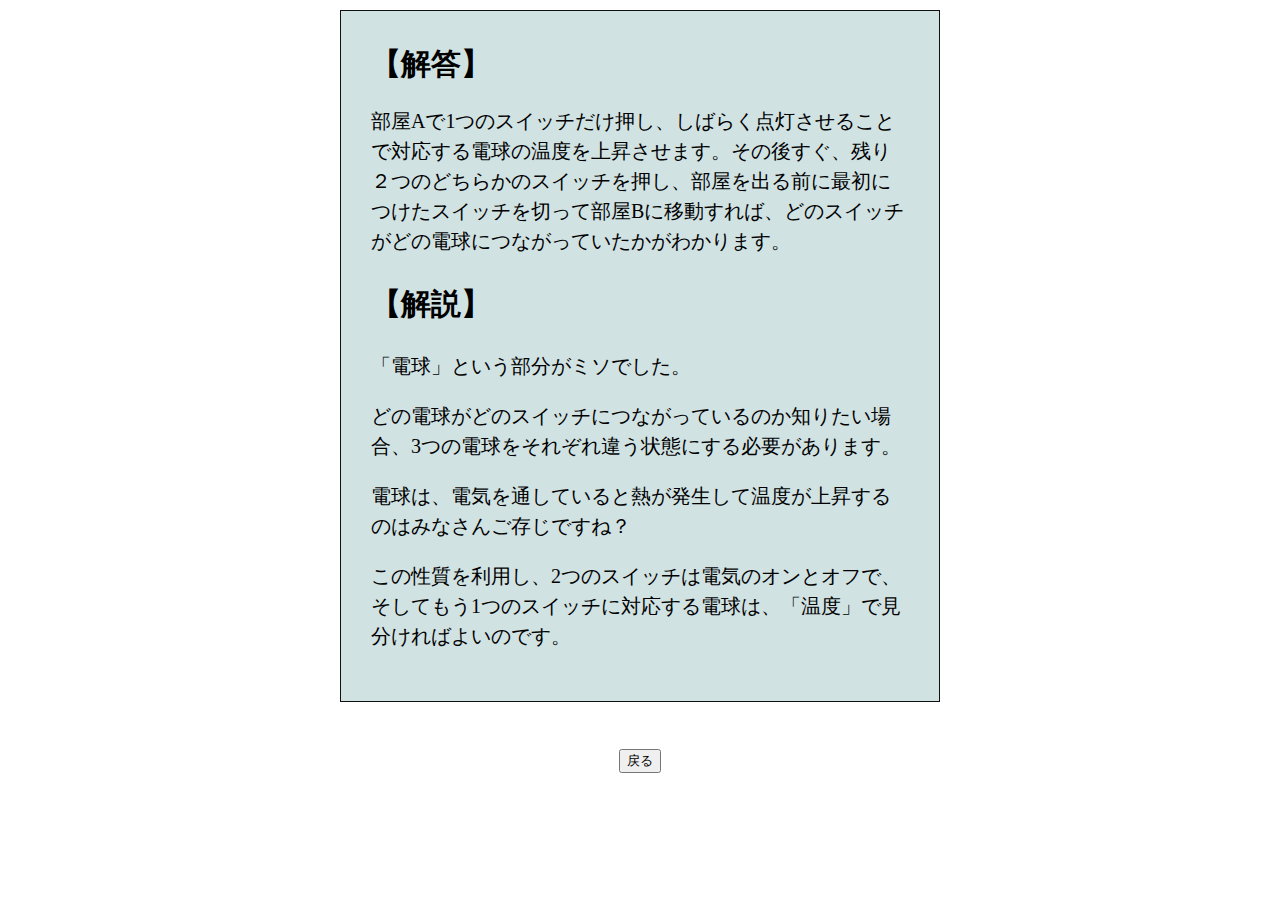
==== Answer.html @ a2b9f5e3 "initial commit" ====
<!DOCTYPE html>
<html>
<head>
  <!-- Global site tag (gtag.js) - Google Analytics -->
<script async src="https://www.googletagmanager.com/gtag/js?id=G-KBEYC1PPGH"></script>
<script>
  window.dataLayer = window.dataLayer || [];
  function gtag(){dataLayer.push(arguments);}
  gtag('js', new Date());

  gtag('config', 'G-KBEYC1PPGH');
</script>
  <meta charset="UTF8">
  <meta name="viewport" context="width=device-width">
  <title>調査用サイト</title>
  <link rel="stylesheet" href="CSS/style2.css">
</head>    
</body>
</html>
<html>
<head>
  <meta charset="UTF8">
  <meta name="viewport" context="width=device-width">
  <title>調査用サイト</title>
  <link rel="stylesheet" href="C:\Survey2\CSS\style.css">
</head>
<body>
  <div class="content">
      <h1>【解答】</h1>
      <p>部屋Aで1つのスイッチだけ押し、しばらく点灯させることで対応する電球の温度を上昇させます。その後すぐ、残り２つのどちらかのスイッチを押し、部屋を出る前に最初につけたスイッチを切って部屋Bに移動すれば、どのスイッチがどの電球につながっていたかがわかります。</p>
      <h2>【解説】</h2>
      <p>「電球」という部分がミソでした。</p>
      <p>どの電球がどのスイッチにつながっているのか知りたい場合、3つの電球をそれぞれ違う状態にする必要があります。</p>
      <p>電球は、電気を通していると熱が発生して温度が上昇するのはみなさんご存じですね？</p>
      <p>この性質を利用し、2つのスイッチは電気のオンとオフで、そしてもう1つのスイッチに対応する電球は、「温度」で見分ければよいのです。</p>
  </div>
  <div class="id">   
      <p><a href="task1-222.html"><button type="button" class="btn btn-default">戻る</button></a></p>
  </div>
</body>
</html>
---- CSS/style2.css ----
@import url(sanitize.css);
h1 {
    font-size: 30px;
    margin: auto;
}
.control {
    background-color: rgba(191, 215, 216, 0.726);
    width: 600px;
    margin: 10px auto;
    border: 1px solid #111010;
    padding: 30px;
    font-family: "Yu Gothic", "游ゴシック", "YuGothic", "游ゴシック体";
    font-size: 18px;
}
@font-face {
    font-family: "YuGothic M";
    src: local("Yu Gothic Medium"),
         local("Yu Gothic");
}
.form-group {
    background-color: rgba(191, 215, 216, 0.726);
    width: 600px;
    margin: 10px auto;
    border: 1px solid #111010;
    padding: 30px;
    font-family: "Yu Gothic", "游ゴシック", "YuGothic", "游ゴシック体";
    font-size: 24px;
    text-align: center;
}
.content {
    background-color: rgba(191, 215, 216, 0.726);
    width: 600px;
    margin: 10px auto;
    border: 1px solid #111010;
    padding: 30px;
    font-family: "Yu Gothic", "游ゴシック", "YuGothic", "游ゴシック体";
    font-size: 20px;
}
.id {
    text-align: center;
    font-size: 30px;
}
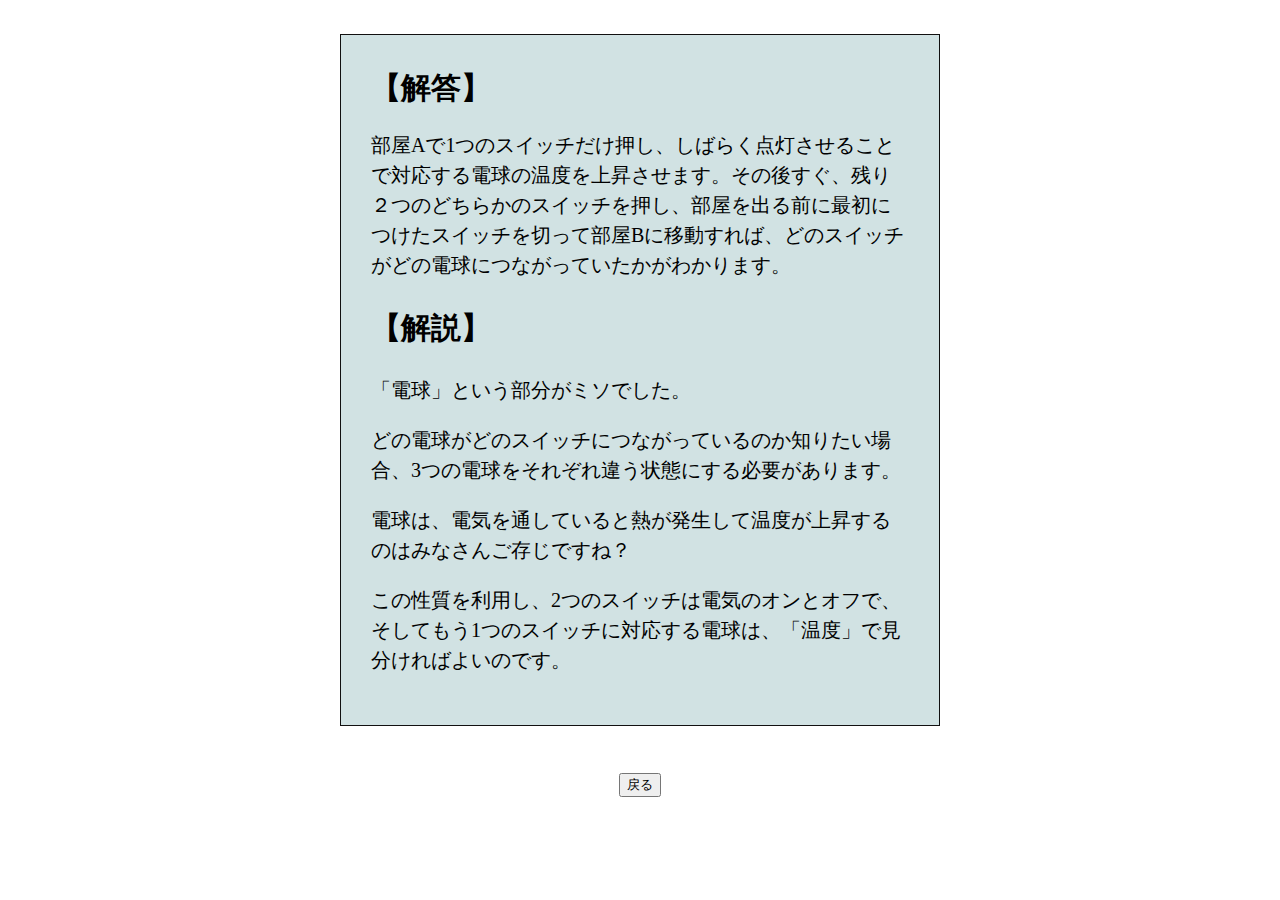
==== commit a8d67311: "googleタグマネージャーのコード設置" ====
--- a/Answer.html
+++ b/Answer.html
@@ -1,15 +1,13 @@
 <!DOCTYPE html>
 <html>
 <head>
-  <!-- Global site tag (gtag.js) - Google Analytics -->
-<script async src="https://www.googletagmanager.com/gtag/js?id=G-KBEYC1PPGH"></script>
-<script>
-  window.dataLayer = window.dataLayer || [];
-  function gtag(){dataLayer.push(arguments);}
-  gtag('js', new Date());
-
-  gtag('config', 'G-KBEYC1PPGH');
-</script>
+　<!-- Google Tag Manager -->
+<script>(function(w,d,s,l,i){w[l]=w[l]||[];w[l].push({'gtm.start':
+new Date().getTime(),event:'gtm.js'});var f=d.getElementsByTagName(s)[0],
+j=d.createElement(s),dl=l!='dataLayer'?'&l='+l:'';j.async=true;j.src=
+'https://www.googletagmanager.com/gtm.js?id='+i+dl;f.parentNode.insertBefore(j,f);
+})(window,document,'script','dataLayer','GTM-T9R7N9H');</script>
+<!-- End Google Tag Manager -->
   <meta charset="UTF8">
   <meta name="viewport" context="width=device-width">
   <title>調査用サイト</title>
@@ -25,6 +23,10 @@
   <link rel="stylesheet" href="C:\Survey2\CSS\style.css">
 </head>
 <body>
+  <!-- Google Tag Manager (noscript) -->
+<noscript><iframe src="https://www.googletagmanager.com/ns.html?id=GTM-T9R7N9H"
+height="0" width="0" style="display:none;visibility:hidden"></iframe></noscript>
+<!-- End Google Tag Manager (noscript) -->
   <div class="content">
       <h1>【解答】</h1>
       <p>部屋Aで1つのスイッチだけ押し、しばらく点灯させることで対応する電球の温度を上昇させます。その後すぐ、残り２つのどちらかのスイッチを押し、部屋を出る前に最初につけたスイッチを切って部屋Bに移動すれば、どのスイッチがどの電球につながっていたかがわかります。</p>
@@ -38,4 +40,4 @@
       <p><a href="task1-222.html"><button type="button" class="btn btn-default">戻る</button></a></p>
   </div>
 </body>
-</html>+</html>
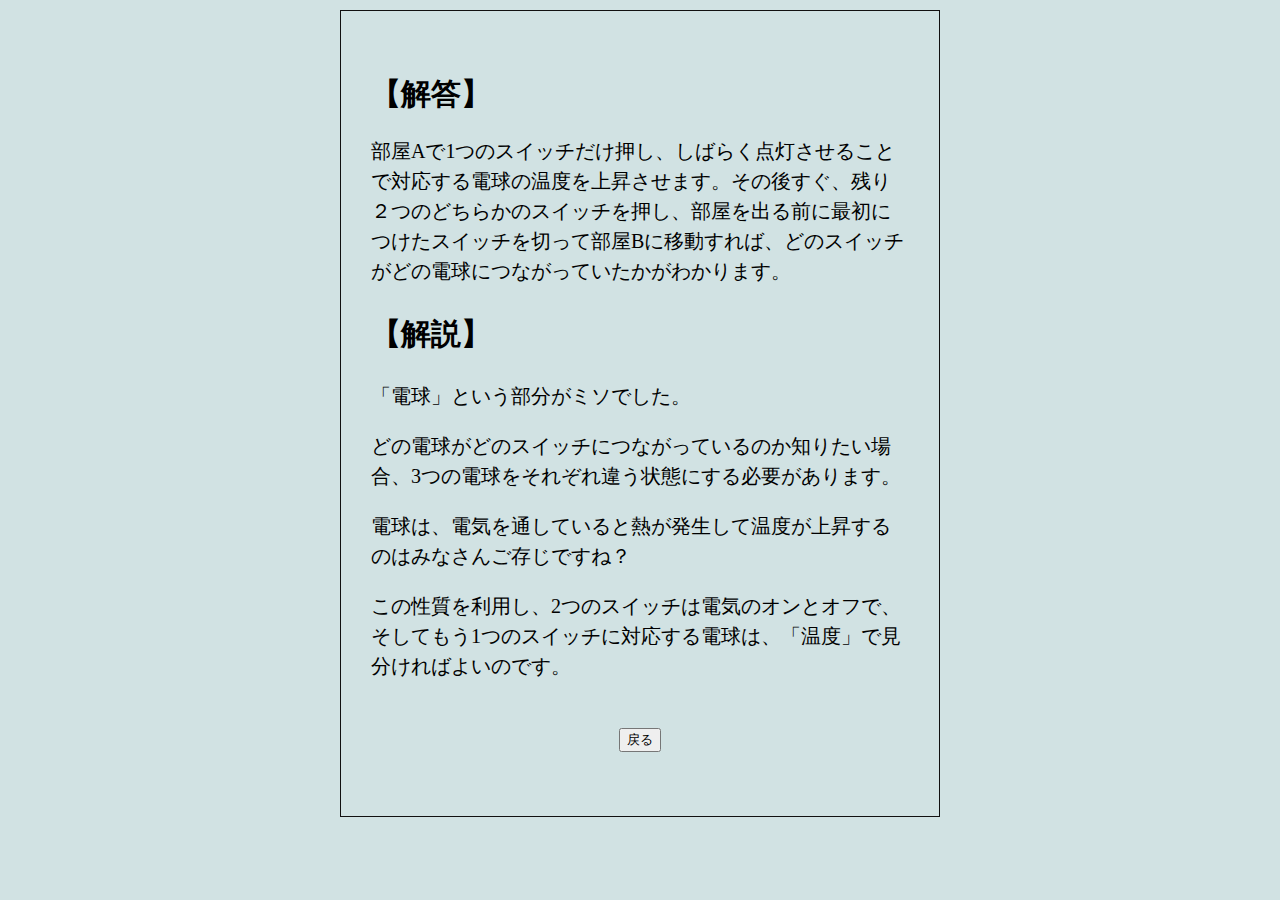
==== commit ee417d2b: "GA4コードの設置" ====
--- a/Answer.html
+++ b/Answer.html
@@ -1,13 +1,15 @@
 <!DOCTYPE html>
 <html>
 <head>
-　<!-- Google Tag Manager -->
-<script>(function(w,d,s,l,i){w[l]=w[l]||[];w[l].push({'gtm.start':
-new Date().getTime(),event:'gtm.js'});var f=d.getElementsByTagName(s)[0],
-j=d.createElement(s),dl=l!='dataLayer'?'&l='+l:'';j.async=true;j.src=
-'https://www.googletagmanager.com/gtm.js?id='+i+dl;f.parentNode.insertBefore(j,f);
-})(window,document,'script','dataLayer','GTM-T9R7N9H');</script>
-<!-- End Google Tag Manager -->
+　<!-- Global site tag (gtag.js) - Google Analytics -->
+<script async src="https://www.googletagmanager.com/gtag/js?id=G-W0F1HJNGXV"></script>
+<script>
+  window.dataLayer = window.dataLayer || [];
+  function gtag(){dataLayer.push(arguments);}
+  gtag('js', new Date());
+
+  gtag('config', 'G-W0F1HJNGXV');
+</script>
   <meta charset="UTF8">
   <meta name="viewport" context="width=device-width">
   <title>調査用サイト</title>
@@ -22,11 +24,7 @@
   <title>調査用サイト</title>
   <link rel="stylesheet" href="C:\Survey2\CSS\style.css">
 </head>
-<body>
-  <!-- Google Tag Manager (noscript) -->
-<noscript><iframe src="https://www.googletagmanager.com/ns.html?id=GTM-T9R7N9H"
-height="0" width="0" style="display:none;visibility:hidden"></iframe></noscript>
-<!-- End Google Tag Manager (noscript) -->
+<body
   <div class="content">
       <h1>【解答】</h1>
       <p>部屋Aで1つのスイッチだけ押し、しばらく点灯させることで対応する電球の温度を上昇させます。その後すぐ、残り２つのどちらかのスイッチを押し、部屋を出る前に最初につけたスイッチを切って部屋Bに移動すれば、どのスイッチがどの電球につながっていたかがわかります。</p>
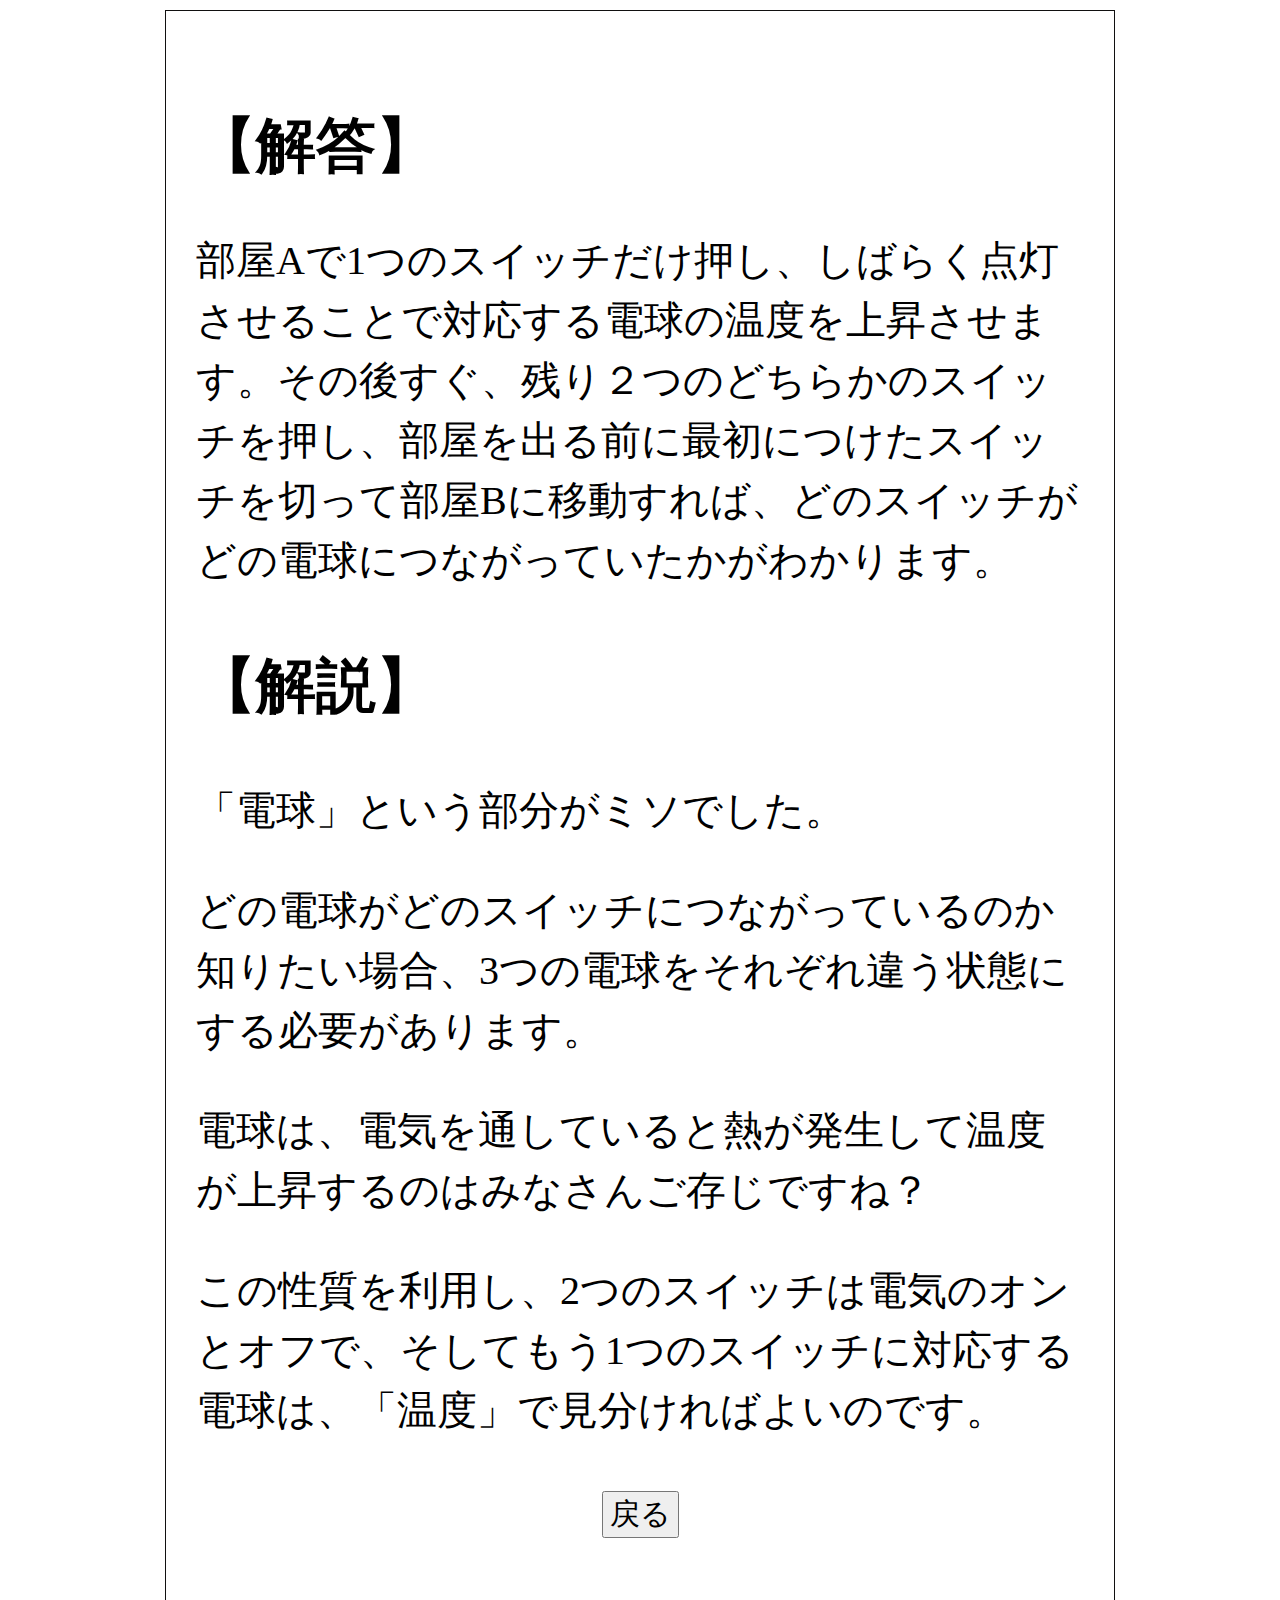
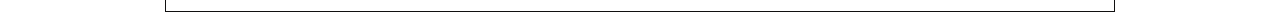
==== commit f921d9b2: "Update Answer.html" ====
--- a/Answer.html
+++ b/Answer.html
@@ -12,7 +12,7 @@
 </script>
   <meta charset="UTF8">
   <meta name="viewport" context="width=device-width">
-  <title>調査用サイト</title>
+  <title>模範解答１</title>
   <link rel="stylesheet" href="CSS/style2.css">
 </head>    
 </body>
--- a/CSS/style2.css
+++ b/CSS/style2.css
@@ -1,16 +1,16 @@
 @import url(sanitize.css);
 h1 {
-    font-size: 30px;
+    font-size: 60px;
     margin: auto;
 }
 .control {
-    background-color: rgba(191, 215, 216, 0.726);
-    width: 600px;
+    background-color: whitesmoke;
+    width: 950px;
     margin: 10px auto;
     border: 1px solid #111010;
     padding: 30px;
     font-family: "Yu Gothic", "游ゴシック", "YuGothic", "游ゴシック体";
-    font-size: 18px;
+    font-size: 40px;
 }
 @font-face {
     font-family: "YuGothic M";
@@ -18,25 +18,28 @@
          local("Yu Gothic");
 }
 .form-group {
-    background-color: rgba(191, 215, 216, 0.726);
-    width: 600px;
+    background-color: white;
+    width: 950px;
     margin: 10px auto;
     border: 1px solid #111010;
     padding: 30px;
     font-family: "Yu Gothic", "游ゴシック", "YuGothic", "游ゴシック体";
-    font-size: 24px;
+    font-size: 40px;
     text-align: center;
 }
 .content {
-    background-color: rgba(191, 215, 216, 0.726);
-    width: 600px;
+    background-color: white;
+    width: 950px;
     margin: 10px auto;
     border: 1px solid #111010;
     padding: 30px;
     font-family: "Yu Gothic", "游ゴシック", "YuGothic", "游ゴシック体";
-    font-size: 20px;
+    font-size: 40px;
 }
 .id {
     text-align: center;
+    font-size: 40px;
+}
+.btn {
     font-size: 30px;
-}+}
